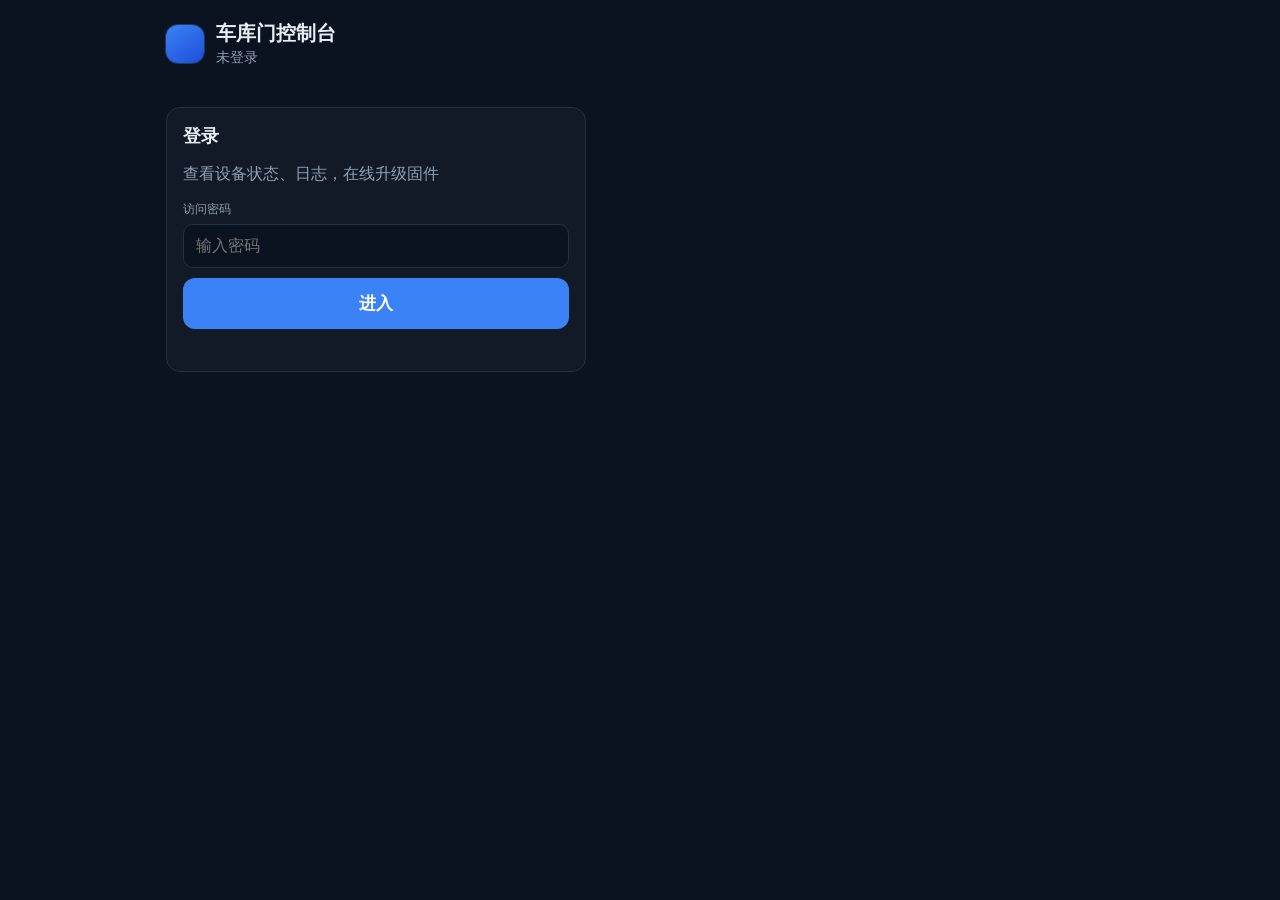
==== vps/web/index.html @ 29a37a79 "feat: 控制台设备日志加接收时间戳，并支持一键清除历史日志" ====
<!DOCTYPE html>
<html lang="zh-CN">
<head>
  <meta charset="utf-8">
  <meta name="viewport" content="width=device-width, initial-scale=1, viewport-fit=cover">
  <meta name="theme-color" content="#0b1220">
  <title>车库门控制台</title>
  <link rel="stylesheet" href="style.css">
</head>
<body>
  <div class="app">
    <header class="top">
      <div class="brand">
        <span class="logo"></span>
        <div>
          <h1>车库门控制台</h1>
          <p class="sub" id="statusText">未登录</p>
        </div>
      </div>
      <button id="logoutBtn" class="btn ghost hidden" type="button">退出</button>
    </header>

    <section id="loginView" class="card login-card">
      <h2>登录</h2>
      <p class="muted">查看设备状态、日志，在线升级固件</p>
      <label for="pw">访问密码</label>
      <input id="pw" type="password" autocomplete="current-password" placeholder="输入密码">
      <button id="loginBtn" class="btn primary" type="button">进入</button>
      <p class="tip" id="loginTip"></p>
    </section>

    <section id="listView" class="hidden">
      <div class="toolbar">
        <h2>设备</h2>
        <div class="toolbar-actions">
          <button id="refreshBtn" class="btn ghost sm" type="button">刷新</button>
          <button id="otaBtn" class="btn primary sm" type="button">上传固件</button>
        </div>
      </div>
      <div id="otaBar" class="card ota-card hidden">
        <h3>在线 OTA</h3>
        <p class="muted">上传 <code>firmware.bin</code> 后设备会自动比对升级</p>
        <div class="ota-row">
          <input id="verInput" type="text" placeholder="版本号（可选，如 0.2.202609241200）">
          <input id="binInput" type="file" accept=".bin">
        </div>
        <div class="btn-row">
          <button id="uploadBtn" class="btn primary sm" type="button">上传并通知设备</button>
          <span id="otaMsg" class="tip"></span>
        </div>
        <p class="muted" id="otaCurrent"></p>
      </div>
      <div id="deviceList" class="device-list"></div>
      <p class="tip" id="listTip"></p>
    </section>

    <section id="detailView" class="hidden">
      <div class="toolbar">
        <button id="backBtn" class="btn ghost sm" type="button">← 返回</button>
        <h2 id="devTitle">设备</h2>
        <div class="toolbar-actions">
          <button id="dRefreshBtn" class="btn ghost sm" type="button">刷新</button>
        </div>
      </div>

      <div class="detail-grid">
        <div class="card">
          <div class="head-row">
            <h3>运行状态</h3>
            <span id="devOnline" class="pill">—</span>
          </div>
          <div id="statusGrid" class="status-grid"></div>
          <div class="meta" id="devMeta"></div>
        </div>

        <div class="card">
          <h3>控制</h3>
          <div class="btns">
            <button id="openBtn" class="btn open" type="button">开门</button>
            <button id="closeBtn" class="btn close" type="button">关门</button>
          </div>
          <div class="btn-row">
            <button id="updateBtn" class="btn sec" type="button">检查更新</button>
          </div>
          <p class="tip" id="ctrlTip">指令 8 秒内由设备轮询领取</p>
        </div>

        <div class="card log-card">
          <div class="head-row">
            <h3>设备日志</h3>
            <div class="toolbar-actions">
              <button id="logRefreshBtn" class="btn ghost sm" type="button">刷新</button>
              <button id="logClearBtn" class="btn ghost sm" type="button">清除</button>
            </div>
          </div>
          <p class="meta" id="logMeta"></p>
          <pre id="logBox" class="log-box">加载中…</pre>
          <p class="tip" id="logClearTip"></p>
        </div>
      </div>
    </section>
  </div>
  <script src="app.js"></script>
</body>
</html>
---- vps/web/style.css ----
:root {
  --bg: #0b1220;
  --panel: #121a28;
  --panel-2: #182233;
  --ink: #e8eef7;
  --muted: #8fa0b3;
  --line: #243044;
  --accent: #3b82f6;
  --accent-2: #60a5fa;
  --ok: #22c55e;
  --warn: #f59e0b;
  --err: #ef4444;
  --open: #16a34a;
  --open-press: #15803d;
  --close: #c2410c;
  --close-press: #9a3412;
  --radius: 14px;
  --mono: ui-monospace, SFMono-Regular, Consolas, "Liberation Mono", monospace;
}

* { box-sizing: border-box; }
html, body {
  margin: 0;
  background: var(--bg);
  color: var(--ink);
  font-family: system-ui, -apple-system, "PingFang SC", "Microsoft YaHei", sans-serif;
  min-height: 100%;
}
code { font-family: var(--mono); font-size: 0.9em; color: var(--accent-2); }
.hidden { display: none !important; }
.muted { color: var(--muted); }

.app {
  max-width: 980px;
  margin: 0 auto;
  padding: 20px 16px 40px;
}

.top {
  display: flex;
  align-items: center;
  justify-content: space-between;
  gap: 12px;
  margin-bottom: 18px;
}
.brand { display: flex; gap: 12px; align-items: center; }
.logo {
  width: 38px; height: 38px; border-radius: 12px;
  background: linear-gradient(145deg, var(--accent), #1d4ed8);
  box-shadow: 0 0 0 1px #1e3a5f;
}
.top h1 { margin: 0; font-size: 1.25rem; font-weight: 700; }
.sub { margin: 2px 0 0; color: var(--muted); font-size: 0.85rem; }

.card {
  background: var(--panel);
  border: 1px solid var(--line);
  border-radius: var(--radius);
  padding: 16px;
  margin-bottom: 14px;
}
.card h2, .card h3 { margin: 0 0 8px; }
.card h2 { font-size: 1.1rem; }
.card h3 { font-size: 0.95rem; font-weight: 650; }

.login-card { max-width: 420px; margin-top: 40px; }

label {
  display: block;
  font-size: 0.78rem;
  color: var(--muted);
  margin: 10px 0 6px;
}
input[type="password"],
input[type="text"] {
  width: 100%;
  padding: 12px;
  border-radius: 10px;
  border: 1px solid var(--line);
  background: var(--bg);
  color: var(--ink);
  font-size: 1rem;
  margin-bottom: 10px;
}
input[type="file"] {
  width: 100%;
  color: var(--muted);
  margin-bottom: 10px;
}

.btn {
  border: 0;
  border-radius: 12px;
  padding: 14px 16px;
  font-size: 1.05rem;
  font-weight: 650;
  color: #fff;
  cursor: pointer;
  touch-action: manipulation;
  width: 100%;
}
.btn:active { transform: scale(0.98); }
.btn:disabled { opacity: 0.5; transform: none; }
.btn.primary { background: var(--accent); }
.btn.primary:hover { background: var(--accent-2); }
.btn.ghost {
  background: transparent;
  border: 1px solid var(--line);
  color: var(--ink);
}
.btn.sec {
  background: var(--panel-2);
  color: var(--ink);
  width: auto;
}
.btn.sm {
  width: auto;
  padding: 8px 12px;
  font-size: 0.85rem;
  border-radius: 9px;
}
.btn.open {
  background: var(--open);
  min-height: 88px;
  font-size: 1.25rem;
}
.btn.open:active { background: var(--open-press); }
.btn.close {
  background: var(--close);
  min-height: 88px;
  font-size: 1.25rem;
}
.btn.close:active { background: var(--close-press); }
.btns {
  display: grid;
  grid-template-columns: 1fr 1fr;
  gap: 12px;
  margin-bottom: 12px;
}
.btn-row {
  display: flex;
  gap: 10px;
  align-items: center;
  flex-wrap: wrap;
}

.toolbar {
  display: flex;
  align-items: center;
  gap: 12px;
  margin-bottom: 12px;
}
.toolbar h2 { margin: 0; flex: 1; font-size: 1.15rem; }
.toolbar-actions { display: flex; gap: 8px; }

.tip { margin: 10px 0 0; color: var(--muted); font-size: 0.82rem; min-height: 1.2em; }
.tip.ok { color: var(--ok); }
.tip.err { color: var(--err); }

.device-list {
  display: grid;
  grid-template-columns: repeat(auto-fill, minmax(280px, 1fr));
  gap: 12px;
}
.device-card {
  background: var(--panel);
  border: 1px solid var(--line);
  border-radius: var(--radius);
  padding: 16px;
  cursor: pointer;
  transition: border-color .15s, transform .15s;
}
.device-card:hover {
  border-color: var(--accent);
  transform: translateY(-1px);
}
.device-card .name {
  font-size: 1.05rem;
  font-weight: 650;
  margin-bottom: 4px;
}
.device-card .id {
  font-family: var(--mono);
  font-size: 0.78rem;
  color: var(--muted);
  margin-bottom: 10px;
}
.device-card .fw {
  font-family: var(--mono);
  font-size: 0.78rem;
  color: var(--accent-2);
}

.pill {
  display: inline-flex;
  align-items: center;
  gap: 6px;
  padding: 3px 10px;
  border-radius: 999px;
  font-size: 0.75rem;
  font-weight: 600;
  background: var(--panel-2);
  border: 1px solid var(--line);
  color: var(--muted);
}
.pill.ok { color: var(--ok); border-color: #14532d; }
.pill.warn { color: var(--warn); border-color: #78350f; }
.pill.err { color: var(--err); border-color: #7f1d1d; }
.pill .dot {
  width: 7px; height: 7px; border-radius: 50%;
  background: currentColor;
}
.pill-row { display: flex; flex-wrap: wrap; gap: 6px; }

.head-row {
  display: flex;
  align-items: center;
  justify-content: space-between;
  gap: 8px;
  margin-bottom: 10px;
}
.head-row h3 { margin: 0; }

.detail-grid {
  display: grid;
  grid-template-columns: 1fr 1fr;
  gap: 14px;
}
.detail-grid .log-card { grid-column: 1 / -1; }

.status-grid {
  display: grid;
  grid-template-columns: repeat(auto-fill, minmax(130px, 1fr));
  gap: 8px;
}
.status-item {
  background: var(--panel-2);
  border: 1px solid var(--line);
  border-radius: 10px;
  padding: 10px 12px;
}
.status-item .k {
  font-size: 0.72rem;
  color: var(--muted);
  margin-bottom: 4px;
}
.status-item .v {
  font-family: var(--mono);
  font-size: 0.95rem;
  font-weight: 650;
}
.status-item .v.ok { color: var(--ok); }
.status-item .v.warn { color: var(--warn); }
.status-item .v.err { color: var(--err); }

.meta {
  margin-top: 12px;
  font-family: var(--mono);
  font-size: 0.75rem;
  color: var(--muted);
  line-height: 1.5;
}

.log-box {
  margin: 0;
  min-height: 180px;
  max-height: 360px;
  overflow: auto;
  background: #0a101a;
  border: 1px solid var(--line);
  border-radius: 10px;
  padding: 12px;
  font-family: var(--mono);
  font-size: 0.75rem;
  line-height: 1.45;
  color: #b7c7db;
  white-space: pre-wrap;
  word-break: break-all;
}

.ota-card .ota-row {
  display: grid;
  grid-template-columns: 1fr 1fr;
  gap: 10px;
}

.empty {
  color: var(--muted);
  text-align: center;
  padding: 36px 12px;
}

@media (max-width: 720px) {
  .detail-grid { grid-template-columns: 1fr; }
  .ota-card .ota-row { grid-template-columns: 1fr; }
}
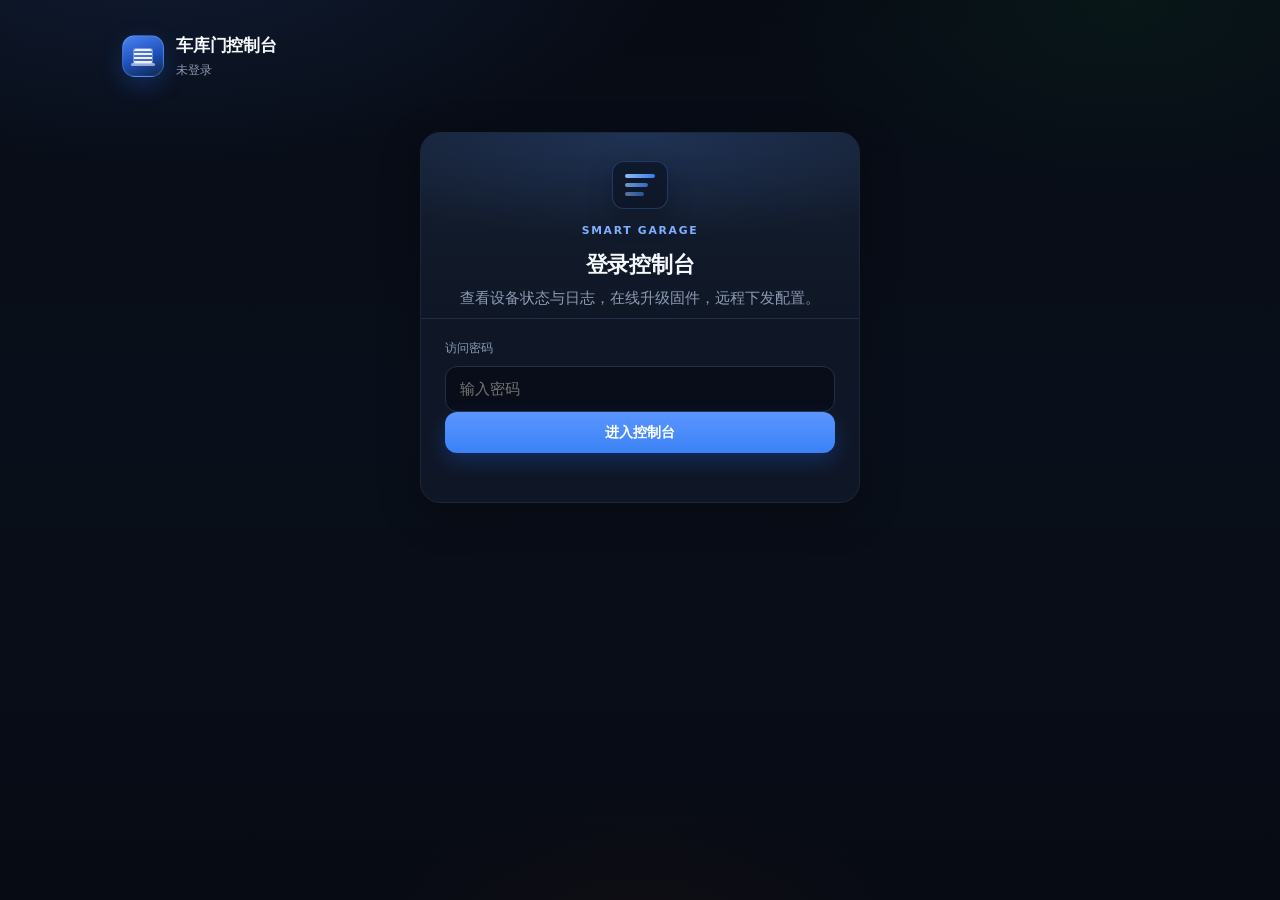
==== commit fefa5752: "feat: 重构车库门控制台网页 UI，保持功能与接口不变 - 统一登录/设备列表/详情页信息层级与视觉体系 - 配置表单分组、门控制主操作更醒目，移动端布局优化 - 同步 vps/web 部署源与本" ====
--- a/vps/web/index.html
+++ b/vps/web/index.html
@@ -3,68 +3,101 @@
 <head>
   <meta charset="utf-8">
   <meta name="viewport" content="width=device-width, initial-scale=1, viewport-fit=cover">
-  <meta name="theme-color" content="#0b1220">
+  <meta name="theme-color" content="#070b14">
   <title>车库门控制台</title>
   <link rel="stylesheet" href="style.css">
 </head>
 <body>
+  <div class="bg-glow" aria-hidden="true"></div>
   <div class="app">
     <header class="top">
       <div class="brand">
-        <span class="logo"></span>
-        <div>
+        <div class="logo" aria-hidden="true">
+          <span class="logo-door"></span>
+        </div>
+        <div class="brand-text">
           <h1>车库门控制台</h1>
           <p class="sub" id="statusText">未登录</p>
         </div>
       </div>
-      <button id="logoutBtn" class="btn ghost hidden" type="button">退出</button>
+      <button id="logoutBtn" class="btn ghost sm hidden" type="button">退出</button>
     </header>
 
     <section id="loginView" class="card login-card">
-      <h2>登录</h2>
-      <p class="muted">查看设备状态、日志，在线升级固件</p>
-      <label for="pw">访问密码</label>
-      <input id="pw" type="password" autocomplete="current-password" placeholder="输入密码">
-      <button id="loginBtn" class="btn primary" type="button">进入</button>
-      <p class="tip" id="loginTip"></p>
+      <div class="login-visual" aria-hidden="true">
+        <div class="login-mark">
+          <span class="login-mark-bar"></span>
+          <span class="login-mark-bar"></span>
+          <span class="login-mark-bar"></span>
+        </div>
+        <p class="login-kicker">Smart Garage</p>
+        <h2>登录控制台</h2>
+        <p class="muted login-desc">查看设备状态与日志，在线升级固件，远程下发配置。</p>
+      </div>
+      <form class="login-form" action="#" autocomplete="on" onsubmit="return false;">
+        <label for="pw">访问密码</label>
+        <input id="pw" type="password" autocomplete="current-password" placeholder="输入密码" enterkeyhint="go">
+        <button id="loginBtn" class="btn primary block" type="button">进入控制台</button>
+        <p class="tip" id="loginTip"></p>
+      </form>
     </section>
 
     <section id="listView" class="hidden">
-      <div class="toolbar">
-        <h2>设备</h2>
+      <div class="page-head">
+        <div class="page-head-text">
+          <p class="eyebrow">Devices</p>
+          <h2>设备列表</h2>
+        </div>
         <div class="toolbar-actions">
           <button id="refreshBtn" class="btn ghost sm" type="button">刷新</button>
           <button id="otaBtn" class="btn primary sm" type="button">上传固件</button>
         </div>
       </div>
+
       <div id="otaBar" class="card ota-card hidden">
-        <h3>在线 OTA</h3>
-        <p class="muted">上传 <code>firmware.bin</code> 后设备会自动比对升级</p>
+        <div class="card-head">
+          <div>
+            <h3>在线 OTA</h3>
+            <p class="muted">上传 <code>firmware.bin</code> 只写入服务器；设备<strong>不会</strong>自动升级，需在设备页点「立即更新」</p>
+          </div>
+        </div>
         <div class="ota-row">
-          <input id="verInput" type="text" placeholder="版本号（可选，如 0.2.202609241200）">
-          <input id="binInput" type="file" accept=".bin">
+          <div class="field">
+            <label for="verInput">版本号（可选）</label>
+            <input id="verInput" type="text" placeholder="如 0.2.202609241200">
+          </div>
+          <div class="field">
+            <label for="binInput">固件包</label>
+            <input id="binInput" type="file" accept=".bin">
+          </div>
         </div>
         <div class="btn-row">
-          <button id="uploadBtn" class="btn primary sm" type="button">上传并通知设备</button>
+          <button id="uploadBtn" class="btn primary sm" type="button">上传固件</button>
           <span id="otaMsg" class="tip"></span>
         </div>
         <p class="muted" id="otaCurrent"></p>
       </div>
+
       <div id="deviceList" class="device-list"></div>
       <p class="tip" id="listTip"></p>
     </section>
 
     <section id="detailView" class="hidden">
-      <div class="toolbar">
-        <button id="backBtn" class="btn ghost sm" type="button">← 返回</button>
-        <h2 id="devTitle">设备</h2>
+      <div class="page-head detail-head">
+        <div class="page-head-text">
+          <button id="backBtn" class="back-link" type="button">
+            <span class="back-icon" aria-hidden="true">←</span>
+            <span>返回设备列表</span>
+          </button>
+          <h2 id="devTitle">设备</h2>
+        </div>
         <div class="toolbar-actions">
           <button id="dRefreshBtn" class="btn ghost sm" type="button">刷新</button>
         </div>
       </div>
 
       <div class="detail-grid">
-        <div class="card">
+        <div class="card card-status">
           <div class="head-row">
             <h3>运行状态</h3>
             <span id="devOnline" class="pill">—</span>
@@ -73,16 +106,100 @@
           <div class="meta" id="devMeta"></div>
         </div>
 
-        <div class="card">
-          <h3>控制</h3>
+        <div class="card card-control">
+          <div class="head-row">
+            <h3>门控制</h3>
+            <span class="hint">指令约 8 秒内由设备轮询领取</span>
+          </div>
           <div class="btns">
-            <button id="openBtn" class="btn open" type="button">开门</button>
-            <button id="closeBtn" class="btn close" type="button">关门</button>
+            <button id="openBtn" class="btn open" type="button">
+              <span class="btn-label">开门</span>
+              <span class="btn-sub">Open</span>
+            </button>
+            <button id="closeBtn" class="btn close" type="button">
+              <span class="btn-label">关门</span>
+              <span class="btn-sub">Close</span>
+            </button>
           </div>
           <div class="btn-row">
-            <button id="updateBtn" class="btn sec" type="button">检查更新</button>
-          </div>
-          <p class="tip" id="ctrlTip">指令 8 秒内由设备轮询领取</p>
+            <button id="updateBtn" class="btn sec block-btn" type="button">立即更新固件</button>
+          </div>
+          <p class="tip" id="ctrlTip">指令 8 秒内由设备轮询领取；「立即更新」是唯一升级触发</p>
+        </div>
+
+        <div class="card card-cfg" id="cfgCard">
+          <div class="head-row">
+            <h3>设备配置</h3>
+            <span class="tip" id="cfgTip"></span>
+          </div>
+
+          <div class="cfg-group">
+            <div class="cfg-title">连接目标</div>
+            <label for="cfgMac">车机蓝牙 MAC</label>
+            <div class="cfg-row">
+              <input id="cfgMac" type="text" placeholder="AA:BB:CC:DD:EE:FF" maxlength="17" spellcheck="false">
+              <button id="cfgMacBtn" class="btn sec sm" type="button">保存</button>
+            </div>
+          </div>
+
+          <div class="cfg-group">
+            <div class="cfg-title">跟踪模式</div>
+            <label for="cfgMode">保存后设备约 1.2 秒自动重启</label>
+            <div class="cfg-row">
+              <select id="cfgMode">
+                <option value="1">经典蓝牙（车机 MAC 跟踪）</option>
+                <option value="0">BLE（配对手机 IRK 跟踪）</option>
+              </select>
+              <button id="cfgModeBtn" class="btn sec sm" type="button">保存</button>
+            </div>
+          </div>
+
+          <div class="cfg-group">
+            <div class="cfg-title">经典自动跟踪</div>
+            <label>周期 Inquiry，仅经典模式生效</label>
+            <div class="cfg-row btn-pair">
+              <button id="cfgAutoOn" class="btn sec sm" type="button">开启自动跟踪</button>
+              <button id="cfgAutoOff" class="btn sec sm" type="button">关闭自动跟踪</button>
+            </div>
+          </div>
+
+          <div class="cfg-group">
+            <div class="cfg-title">手机配对</div>
+            <label>仅 BLE 模式可用</label>
+            <div class="cfg-row btn-pair">
+              <button id="cfgPairOn" class="btn sec sm" type="button">打开 90 秒</button>
+              <button id="cfgPairOff" class="btn sec sm" type="button">关闭配对</button>
+            </div>
+            <div class="cfg-row">
+              <input id="cfgPin" type="password" placeholder="6 位 PIN（留空 = 清除）" maxlength="6" inputmode="numeric" autocomplete="off">
+              <button id="cfgPinBtn" class="btn sec sm" type="button">保存 PIN</button>
+            </div>
+          </div>
+
+          <div class="cfg-group">
+            <div class="cfg-title">家庭 Wi‑Fi</div>
+            <label>经指令通道下发，仅用于设备联网 / OTA</label>
+            <div class="cfg-row">
+              <input id="cfgSsid" type="text" placeholder="SSID" maxlength="32" spellcheck="false" autocomplete="off">
+            </div>
+            <div class="cfg-row">
+              <input id="cfgPass" type="password" placeholder="密码（同 SSID 留空 = 不改）" maxlength="64" autocomplete="off">
+            </div>
+            <div class="cfg-row">
+              <button id="cfgWifiBtn" class="btn sec sm" type="button">保存并连接</button>
+            </div>
+          </div>
+
+          <div class="cfg-group">
+            <div class="cfg-title">维护</div>
+            <div class="cfg-row btn-triple">
+              <button id="cfgNfcBtn" class="btn sec sm" type="button">重新初始化 NFC</button>
+              <button id="cfgWebOff" class="btn sec sm" type="button">关闭本地网页</button>
+              <button id="cfgWebOn" class="btn sec sm" type="button">开启本地网页</button>
+            </div>
+          </div>
+
+          <p class="tip">配置经 VPS 指令队列下发，设备约 3 秒轮询领取；本地网页关闭后 80 端口不再监听，远程 / 日志 / OTA 不受影响。</p>
         </div>
 
         <div class="card log-card">
--- a/vps/web/style.css
+++ b/vps/web/style.css
@@ -1,142 +1,455 @@
+/* =========================================================
+   车库门控制台 · 视觉重构
+   功能无关：仅布局 / 层级 / 可用性
+   ========================================================= */
+
 :root {
-  --bg: #0b1220;
-  --panel: #121a28;
-  --panel-2: #182233;
-  --ink: #e8eef7;
-  --muted: #8fa0b3;
-  --line: #243044;
-  --accent: #3b82f6;
-  --accent-2: #60a5fa;
+  --bg: #070b14;
+  --bg-soft: #0a101c;
+  --panel: #0f1726;
+  --panel-2: #151f31;
+  --panel-3: #1a2538;
+  --ink: #e7eef9;
+  --ink-strong: #f5f8fc;
+  --muted: #8b9bb3;
+  --muted-2: #6d7d94;
+  --line: #243048;
+  --line-soft: #1c273d;
+  --accent: #4d8bfd;
+  --accent-strong: #3b82f6;
+  --accent-soft: rgba(77, 139, 253, 0.14);
+  --accent-glow: rgba(77, 139, 253, 0.22);
   --ok: #22c55e;
+  --ok-soft: rgba(34, 197, 94, 0.14);
   --warn: #f59e0b;
+  --warn-soft: rgba(245, 158, 11, 0.14);
   --err: #ef4444;
+  --err-soft: rgba(239, 68, 68, 0.14);
   --open: #16a34a;
   --open-press: #15803d;
-  --close: #c2410c;
-  --close-press: #9a3412;
-  --radius: 14px;
-  --mono: ui-monospace, SFMono-Regular, Consolas, "Liberation Mono", monospace;
+  --open-glow: rgba(22, 163, 74, 0.35);
+  --close: #ea580c;
+  --close-press: #c2410c;
+  --close-glow: rgba(234, 88, 12, 0.32);
+  --radius: 16px;
+  --radius-sm: 10px;
+  --radius-xs: 8px;
+  --shadow: 0 12px 40px rgba(0, 0, 0, 0.28);
+  --shadow-soft: 0 4px 18px rgba(0, 0, 0, 0.18);
+  --mono: ui-monospace, SFMono-Regular, Menlo, Consolas, "Liberation Mono", monospace;
+  --font: system-ui, -apple-system, "Segoe UI", "PingFang SC", "Microsoft YaHei", sans-serif;
 }
 
 * { box-sizing: border-box; }
+
 html, body {
   margin: 0;
+  min-height: 100%;
   background: var(--bg);
   color: var(--ink);
-  font-family: system-ui, -apple-system, "PingFang SC", "Microsoft YaHei", sans-serif;
-  min-height: 100%;
-}
-code { font-family: var(--mono); font-size: 0.9em; color: var(--accent-2); }
+  font-family: var(--font);
+  font-size: 15px;
+  line-height: 1.55;
+  -webkit-font-smoothing: antialiased;
+  text-rendering: optimizeLegibility;
+}
+
+body {
+  position: relative;
+  overflow-x: hidden;
+}
+
+.bg-glow {
+  pointer-events: none;
+  position: fixed;
+  inset: 0;
+  z-index: 0;
+  background:
+    radial-gradient(900px 420px at 12% -8%, rgba(77, 139, 253, 0.14), transparent 60%),
+    radial-gradient(700px 360px at 88% 0%, rgba(22, 163, 74, 0.08), transparent 55%),
+    radial-gradient(600px 420px at 50% 110%, rgba(234, 88, 12, 0.05), transparent 50%),
+    linear-gradient(180deg, #070b14 0%, #090f1a 45%, #070b14 100%);
+}
+
+code {
+  font-family: var(--mono);
+  font-size: 0.9em;
+  color: #9ec1ff;
+  background: rgba(77, 139, 253, 0.1);
+  border: 1px solid rgba(77, 139, 253, 0.18);
+  border-radius: 6px;
+  padding: 0.08em 0.4em;
+}
+
 .hidden { display: none !important; }
 .muted { color: var(--muted); }
+.hint {
+  color: var(--muted-2);
+  font-size: 0.78rem;
+  font-weight: 500;
+}
 
 .app {
-  max-width: 980px;
+  position: relative;
+  z-index: 1;
+  width: min(1080px, 100%);
   margin: 0 auto;
-  padding: 20px 16px 40px;
-}
-
+  padding: 22px 18px 48px;
+}
+
+/* ---------- header ---------- */
 .top {
   display: flex;
   align-items: center;
   justify-content: space-between;
+  gap: 14px;
+  margin-bottom: 22px;
+  padding: 10px 4px;
+}
+
+.brand {
+  display: flex;
+  align-items: center;
   gap: 12px;
-  margin-bottom: 18px;
-}
-.brand { display: flex; gap: 12px; align-items: center; }
+  min-width: 0;
+}
+
+.brand-text { min-width: 0; }
+
 .logo {
-  width: 38px; height: 38px; border-radius: 12px;
-  background: linear-gradient(145deg, var(--accent), #1d4ed8);
-  box-shadow: 0 0 0 1px #1e3a5f;
-}
-.top h1 { margin: 0; font-size: 1.25rem; font-weight: 700; }
-.sub { margin: 2px 0 0; color: var(--muted); font-size: 0.85rem; }
-
+  width: 42px;
+  height: 42px;
+  flex: none;
+  border-radius: 13px;
+  background:
+    linear-gradient(160deg, rgba(77, 139, 253, 0.95), rgba(37, 99, 235, 0.75) 55%, rgba(15, 40, 80, 0.95));
+  border: 1px solid rgba(147, 197, 253, 0.28);
+  box-shadow:
+    0 0 0 1px rgba(255, 255, 255, 0.03) inset,
+    0 8px 22px rgba(37, 99, 235, 0.28);
+  display: grid;
+  place-items: center;
+  position: relative;
+  overflow: hidden;
+}
+
+.logo-door {
+  width: 18px;
+  height: 14px;
+  border-radius: 2px 2px 1px 1px;
+  background:
+    repeating-linear-gradient(
+      180deg,
+      rgba(255, 255, 255, 0.92) 0 2px,
+      rgba(255, 255, 255, 0.18) 2px 4px
+    );
+  box-shadow: 0 0 0 1px rgba(255, 255, 255, 0.35);
+  position: relative;
+}
+
+.logo-door::after {
+  content: "";
+  position: absolute;
+  left: -3px;
+  right: -3px;
+  bottom: -3px;
+  height: 3px;
+  border-radius: 2px;
+  background: rgba(255, 255, 255, 0.55);
+}
+
+.brand h1 {
+  margin: 0;
+  font-size: 1.15rem;
+  font-weight: 700;
+  letter-spacing: -0.01em;
+  color: var(--ink-strong);
+  white-space: nowrap;
+  overflow: hidden;
+  text-overflow: ellipsis;
+}
+
+.sub {
+  margin: 2px 0 0;
+  color: var(--muted);
+  font-size: 0.82rem;
+  font-weight: 500;
+}
+
+/* ---------- cards ---------- */
 .card {
-  background: var(--panel);
+  background:
+    linear-gradient(180deg, rgba(255, 255, 255, 0.02), transparent 28%),
+    var(--panel);
+  border: 1px solid var(--line-soft);
+  border-radius: var(--radius);
+  padding: 18px;
+  margin-bottom: 14px;
+  box-shadow: var(--shadow-soft);
+}
+
+.card h2,
+.card h3 {
+  margin: 0;
+  color: var(--ink-strong);
+  letter-spacing: -0.01em;
+}
+
+.card h2 { font-size: 1.15rem; }
+.card h3 { font-size: 0.98rem; font-weight: 700; }
+
+.card-head p,
+.login-desc {
+  margin: 6px 0 0;
+  max-width: 52ch;
+}
+
+.head-row {
+  display: flex;
+  align-items: flex-start;
+  justify-content: space-between;
+  gap: 10px;
+  margin-bottom: 14px;
+}
+
+.head-row h3 { flex: none; }
+
+/* ---------- login ---------- */
+.login-card {
+  max-width: 440px;
+  margin: 42px auto 0;
+  padding: 0;
+  overflow: hidden;
+  border-radius: 20px;
+  box-shadow: var(--shadow);
+}
+
+.login-visual {
+  padding: 28px 24px 8px;
+  background:
+    radial-gradient(120% 80% at 50% 0%, rgba(77, 139, 253, 0.18), transparent 70%),
+    linear-gradient(180deg, rgba(21, 31, 49, 0.9), transparent);
+  border-bottom: 1px solid rgba(36, 48, 72, 0.7);
+  text-align: center;
+}
+
+.login-mark {
+  width: 56px;
+  height: 48px;
+  margin: 0 auto 14px;
+  border-radius: 12px;
+  background: rgba(13, 22, 38, 0.8);
+  border: 1px solid rgba(77, 139, 253, 0.28);
+  display: flex;
+  flex-direction: column;
+  justify-content: center;
+  gap: 5px;
+  padding: 0 12px;
+  box-shadow: 0 10px 24px rgba(0, 0, 0, 0.25);
+}
+
+.login-mark-bar {
+  display: block;
+  height: 4px;
+  border-radius: 99px;
+  background: linear-gradient(90deg, #93c5fd, #3b82f6);
+  opacity: 0.95;
+}
+.login-mark-bar:nth-child(2) { width: 78%; opacity: 0.75; }
+.login-mark-bar:nth-child(3) { width: 62%; opacity: 0.55; }
+
+.login-kicker {
+  margin: 0;
+  font-size: 0.72rem;
+  letter-spacing: 0.16em;
+  text-transform: uppercase;
+  color: #7eb0ff;
+  font-weight: 650;
+}
+
+.login-visual h2 {
+  margin: 8px 0 4px;
+  font-size: 1.45rem;
+  font-weight: 750;
+}
+
+.login-form {
+  padding: 20px 24px 24px;
+}
+
+.login-form label,
+.field label,
+.cfg-group label {
+  display: block;
+  margin-bottom: 7px;
+  color: var(--muted);
+  font-size: 0.82rem;
+  font-weight: 560;
+}
+
+.login-form input[type="password"],
+.login-form input[type="text"] {
+  width: 100%;
+  height: 46px;
+  padding: 0 14px;
+  border-radius: 12px;
   border: 1px solid var(--line);
-  border-radius: var(--radius);
-  padding: 16px;
-  margin-bottom: 14px;
-}
-.card h2, .card h3 { margin: 0 0 8px; }
-.card h2 { font-size: 1.1rem; }
-.card h3 { font-size: 0.95rem; font-weight: 650; }
-
-.login-card { max-width: 420px; margin-top: 40px; }
-
-label {
-  display: block;
-  font-size: 0.78rem;
-  color: var(--muted);
-  margin: 10px 0 6px;
-}
-input[type="password"],
-input[type="text"] {
-  width: 100%;
-  padding: 12px;
-  border-radius: 10px;
-  border: 1px solid var(--line);
-  background: var(--bg);
+  background: rgba(7, 11, 20, 0.72);
   color: var(--ink);
   font-size: 1rem;
-  margin-bottom: 10px;
-}
-input[type="file"] {
-  width: 100%;
-  color: var(--muted);
-  margin-bottom: 10px;
-}
-
+  outline: none;
+  transition: border-color 0.15s, box-shadow 0.15s, background 0.15s;
+}
+
+.login-form input:focus {
+  border-color: rgba(77, 139, 253, 0.7);
+  box-shadow: 0 0 0 4px var(--accent-glow);
+  background: rgba(7, 11, 20, 0.92);
+}
+
+/* ---------- buttons ---------- */
 .btn {
   border: 0;
   border-radius: 12px;
-  padding: 14px 16px;
-  font-size: 1.05rem;
+  padding: 12px 16px;
+  font-family: inherit;
+  font-size: 0.95rem;
   font-weight: 650;
+  line-height: 1.2;
   color: #fff;
   cursor: pointer;
   touch-action: manipulation;
+  transition:
+    transform 0.12s ease,
+    background 0.15s ease,
+    border-color 0.15s ease,
+    color 0.15s ease,
+    box-shadow 0.15s ease,
+    opacity 0.15s ease;
+  -webkit-tap-highlight-color: transparent;
+}
+
+.btn:active { transform: scale(0.98); }
+.btn:disabled {
+  opacity: 0.48;
+  transform: none;
+  cursor: not-allowed;
+}
+
+.btn:focus-visible {
+  outline: 2px solid rgba(77, 139, 253, 0.75);
+  outline-offset: 2px;
+}
+
+.btn.block,
+.btn.block-btn {
   width: 100%;
 }
-.btn:active { transform: scale(0.98); }
-.btn:disabled { opacity: 0.5; transform: none; }
-.btn.primary { background: var(--accent); }
-.btn.primary:hover { background: var(--accent-2); }
+
+.btn.primary {
+  background: linear-gradient(180deg, #5b95ff, var(--accent-strong));
+  box-shadow: 0 8px 20px rgba(37, 99, 235, 0.28);
+}
+.btn.primary:hover {
+  background: linear-gradient(180deg, #6aa0ff, #2f6fe0);
+  box-shadow: 0 10px 24px rgba(37, 99, 235, 0.34);
+}
+
 .btn.ghost {
-  background: transparent;
+  background: rgba(21, 31, 49, 0.72);
   border: 1px solid var(--line);
   color: var(--ink);
 }
+.btn.ghost:hover {
+  border-color: rgba(77, 139, 253, 0.45);
+  background: rgba(30, 45, 70, 0.85);
+}
+
 .btn.sec {
   background: var(--panel-2);
   color: var(--ink);
+  border: 1px solid var(--line);
   width: auto;
 }
+.btn.sec:hover {
+  border-color: rgba(77, 139, 253, 0.4);
+  background: var(--panel-3);
+}
+
 .btn.sm {
   width: auto;
+  min-height: 36px;
   padding: 8px 12px;
-  font-size: 0.85rem;
-  border-radius: 9px;
-}
+  font-size: 0.86rem;
+  border-radius: 10px;
+}
+
+.btn.open,
+.btn.close {
+  min-height: 96px;
+  width: 100%;
+  border-radius: 16px;
+  padding: 16px;
+  display: flex;
+  flex-direction: column;
+  align-items: center;
+  justify-content: center;
+  gap: 4px;
+  position: relative;
+  overflow: hidden;
+}
+
+.btn.open .btn-label,
+.btn.close .btn-label {
+  font-size: 1.35rem;
+  font-weight: 750;
+  letter-spacing: 0.04em;
+}
+
+.btn.open .btn-sub,
+.btn.close .btn-sub {
+  font-size: 0.72rem;
+  font-weight: 650;
+  letter-spacing: 0.12em;
+  text-transform: uppercase;
+  opacity: 0.78;
+}
+
 .btn.open {
-  background: var(--open);
-  min-height: 88px;
-  font-size: 1.25rem;
+  background:
+    radial-gradient(120% 90% at 50% 0%, rgba(255, 255, 255, 0.14), transparent 55%),
+    linear-gradient(180deg, #22c55e, var(--open));
+  box-shadow: 0 12px 28px var(--open-glow);
+}
+.btn.open:hover {
+  background:
+    radial-gradient(120% 90% at 50% 0%, rgba(255, 255, 255, 0.18), transparent 55%),
+    linear-gradient(180deg, #2dd672, #139a45);
+  box-shadow: 0 14px 32px var(--open-glow);
 }
 .btn.open:active { background: var(--open-press); }
+
 .btn.close {
-  background: var(--close);
-  min-height: 88px;
-  font-size: 1.25rem;
+  background:
+    radial-gradient(120% 90% at 50% 0%, rgba(255, 255, 255, 0.12), transparent 55%),
+    linear-gradient(180deg, #fb923c, var(--close));
+  box-shadow: 0 12px 28px var(--close-glow);
+}
+.btn.close:hover {
+  background:
+    radial-gradient(120% 90% at 50% 0%, rgba(255, 255, 255, 0.16), transparent 55%),
+    linear-gradient(180deg, #fb923c, #d9480a);
+  box-shadow: 0 14px 32px var(--close-glow);
 }
 .btn.close:active { background: var(--close-press); }
+
 .btns {
   display: grid;
   grid-template-columns: 1fr 1fr;
   gap: 12px;
   margin-bottom: 12px;
 }
+
 .btn-row {
   display: flex;
   gap: 10px;
@@ -144,153 +457,502 @@
   flex-wrap: wrap;
 }
 
-.toolbar {
-  display: flex;
+.toolbar-actions {
+  display: flex;
+  gap: 8px;
+  flex-wrap: wrap;
+  justify-content: flex-end;
+}
+
+.back-link {
+  display: inline-flex;
   align-items: center;
+  gap: 6px;
+  border: 0;
+  background: transparent;
+  color: var(--muted);
+  font-family: inherit;
+  font-size: 0.82rem;
+  font-weight: 600;
+  padding: 0;
+  margin-bottom: 6px;
+  cursor: pointer;
+}
+.back-link:hover { color: #9ec1ff; }
+.back-icon {
+  width: 22px;
+  height: 22px;
+  border-radius: 7px;
+  border: 1px solid var(--line);
+  background: rgba(21, 31, 49, 0.7);
+  display: inline-grid;
+  place-items: center;
+  font-size: 0.78rem;
+}
+
+/* ---------- page head / toolbar ---------- */
+.page-head {
+  display: flex;
+  align-items: flex-end;
+  justify-content: space-between;
   gap: 12px;
-  margin-bottom: 12px;
-}
-.toolbar h2 { margin: 0; flex: 1; font-size: 1.15rem; }
-.toolbar-actions { display: flex; gap: 8px; }
-
-.tip { margin: 10px 0 0; color: var(--muted); font-size: 0.82rem; min-height: 1.2em; }
-.tip.ok { color: var(--ok); }
-.tip.err { color: var(--err); }
-
-.device-list {
-  display: grid;
-  grid-template-columns: repeat(auto-fill, minmax(280px, 1fr));
-  gap: 12px;
-}
-.device-card {
-  background: var(--panel);
+  margin-bottom: 14px;
+  padding: 2px 2px 0;
+}
+
+.page-head h2 {
+  margin: 2px 0 0;
+  font-size: 1.35rem;
+  font-weight: 750;
+  letter-spacing: -0.02em;
+  color: var(--ink-strong);
+}
+
+.detail-head h2 {
+  font-size: 1.28rem;
+  overflow-wrap: anywhere;
+}
+
+.eyebrow {
+  margin: 0;
+  font-size: 0.7rem;
+  letter-spacing: 0.14em;
+  text-transform: uppercase;
+  color: #7eb0ff;
+  font-weight: 650;
+}
+
+/* ---------- forms / inputs ---------- */
+input[type="password"],
+input[type="text"],
+select {
+  width: 100%;
+  min-height: 42px;
+  padding: 9px 12px;
+  border-radius: 10px;
   border: 1px solid var(--line);
-  border-radius: var(--radius);
-  padding: 16px;
-  cursor: pointer;
-  transition: border-color .15s, transform .15s;
-}
-.device-card:hover {
-  border-color: var(--accent);
-  transform: translateY(-1px);
-}
-.device-card .name {
-  font-size: 1.05rem;
-  font-weight: 650;
-  margin-bottom: 4px;
-}
-.device-card .id {
+  background: rgba(7, 11, 20, 0.65);
+  color: var(--ink);
+  font-family: inherit;
+  font-size: 0.92rem;
+  outline: none;
+  transition: border-color 0.15s, box-shadow 0.15s, background 0.15s;
+}
+
+input[type="file"] {
+  width: 100%;
+  min-height: 42px;
+  padding: 8px 10px;
+  border-radius: 10px;
+  border: 1px dashed var(--line);
+  background: rgba(7, 11, 20, 0.45);
+  color: var(--muted);
+  font-family: inherit;
+  font-size: 0.86rem;
+}
+
+input:hover,
+select:hover,
+input[type="file"]:hover {
+  border-color: rgba(77, 139, 253, 0.35);
+}
+
+input:focus,
+select:focus {
+  border-color: rgba(77, 139, 253, 0.7);
+  box-shadow: 0 0 0 4px var(--accent-glow);
+  background: rgba(7, 11, 20, 0.88);
+}
+
+select {
+  appearance: none;
+  background-image:
+    linear-gradient(45deg, transparent 50%, var(--muted) 50%),
+    linear-gradient(135deg, var(--muted) 50%, transparent 50%);
+  background-position:
+    calc(100% - 18px) calc(50% - 3px),
+    calc(100% - 12px) calc(50% - 3px);
+  background-size: 6px 6px, 6px 6px;
+  background-repeat: no-repeat;
+  padding-right: 34px;
+}
+
+select option {
+  background: #0f1726;
+  color: var(--ink);
+}
+
+.field { min-width: 0; }
+
+/* ---------- tips ---------- */
+.tip {
+  margin: 10px 0 0;
+  color: var(--muted);
+  font-size: 0.82rem;
+  min-height: 1.25em;
+}
+.tip.ok { color: #4ade80; }
+.tip.err { color: #f87171; }
+
+.meta {
+  margin-top: 14px;
   font-family: var(--mono);
-  font-size: 0.78rem;
-  color: var(--muted);
-  margin-bottom: 10px;
-}
-.device-card .fw {
-  font-family: var(--mono);
-  font-size: 0.78rem;
-  color: var(--accent-2);
-}
-
+  font-size: 0.74rem;
+  color: var(--muted-2);
+  line-height: 1.55;
+  word-break: break-all;
+}
+
+/* ---------- pills ---------- */
 .pill {
   display: inline-flex;
   align-items: center;
   gap: 6px;
-  padding: 3px 10px;
+  padding: 4px 10px;
   border-radius: 999px;
-  font-size: 0.75rem;
-  font-weight: 600;
+  font-size: 0.76rem;
+  font-weight: 650;
   background: var(--panel-2);
   border: 1px solid var(--line);
   color: var(--muted);
-}
-.pill.ok { color: var(--ok); border-color: #14532d; }
-.pill.warn { color: var(--warn); border-color: #78350f; }
-.pill.err { color: var(--err); border-color: #7f1d1d; }
+  white-space: nowrap;
+}
+
+.pill.ok {
+  color: #4ade80;
+  border-color: rgba(34, 197, 94, 0.35);
+  background: var(--ok-soft);
+}
+.pill.warn {
+  color: #fbbf24;
+  border-color: rgba(245, 158, 11, 0.35);
+  background: var(--warn-soft);
+}
+.pill.err {
+  color: #f87171;
+  border-color: rgba(239, 68, 68, 0.35);
+  background: var(--err-soft);
+}
+
 .pill .dot {
-  width: 7px; height: 7px; border-radius: 50%;
+  width: 7px;
+  height: 7px;
+  border-radius: 50%;
   background: currentColor;
-}
-.pill-row { display: flex; flex-wrap: wrap; gap: 6px; }
-
-.head-row {
-  display: flex;
-  align-items: center;
+  box-shadow: 0 0 0 3px rgba(255, 255, 255, 0.04);
+}
+
+.pill-row {
+  display: flex;
+  flex-wrap: wrap;
+  gap: 6px;
+}
+
+/* ---------- device list ---------- */
+.device-list {
+  display: grid;
+  grid-template-columns: repeat(auto-fill, minmax(300px, 1fr));
+  gap: 12px;
+}
+
+.device-card {
+  background:
+    linear-gradient(180deg, rgba(255, 255, 255, 0.025), transparent 40%),
+    var(--panel);
+  border: 1px solid var(--line-soft);
+  border-radius: var(--radius);
+  padding: 16px;
+  cursor: pointer;
+  transition:
+    border-color 0.16s ease,
+    transform 0.16s ease,
+    box-shadow 0.16s ease,
+    background 0.16s ease;
+  box-shadow: var(--shadow-soft);
+}
+
+.device-card:hover {
+  border-color: rgba(77, 139, 253, 0.45);
+  transform: translateY(-2px);
+  box-shadow: 0 14px 32px rgba(0, 0, 0, 0.28);
+  background:
+    linear-gradient(180deg, rgba(77, 139, 253, 0.06), transparent 42%),
+    var(--panel);
+}
+
+.device-card:active { transform: translateY(0); }
+
+.device-card .card-top {
+  display: flex;
+  align-items: flex-start;
   justify-content: space-between;
-  gap: 8px;
-  margin-bottom: 10px;
-}
-.head-row h3 { margin: 0; }
-
+  gap: 10px;
+  margin-bottom: 6px;
+}
+
+.device-card .name {
+  font-size: 1.05rem;
+  font-weight: 720;
+  color: var(--ink-strong);
+  letter-spacing: -0.01em;
+  line-height: 1.3;
+  word-break: break-word;
+}
+
+.device-card .del-btn {
+  flex: none;
+  min-height: 32px;
+  padding: 6px 10px;
+  font-size: 0.76rem;
+  border-radius: 8px;
+  opacity: 0.82;
+}
+.device-card:hover .del-btn { opacity: 1; }
+.device-card .del-btn:hover {
+  color: #f87171;
+  border-color: rgba(239, 68, 68, 0.45);
+  background: rgba(239, 68, 68, 0.1);
+}
+
+.device-card .id {
+  font-family: var(--mono);
+  font-size: 0.76rem;
+  color: var(--muted-2);
+  margin-bottom: 12px;
+  word-break: break-all;
+}
+
+.device-card .fw {
+  font-family: var(--mono);
+  font-size: 0.78rem;
+  color: #9ec1ff;
+  margin-top: 4px;
+}
+
+.device-card .pill-row { margin-bottom: 12px; }
+
+.empty {
+  color: var(--muted);
+  text-align: center;
+  padding: 48px 18px;
+  border: 1px dashed var(--line);
+  border-radius: var(--radius);
+  background:
+    radial-gradient(60% 80% at 50% 0%, rgba(77, 139, 253, 0.08), transparent 70%),
+    rgba(15, 23, 38, 0.55);
+}
+
+/* ---------- detail grid ---------- */
 .detail-grid {
   display: grid;
-  grid-template-columns: 1fr 1fr;
+  grid-template-columns: minmax(0, 1.35fr) minmax(0, 1fr);
   gap: 14px;
-}
+  align-items: start;
+}
+
+.detail-grid .card-status { grid-column: 1; grid-row: 1; }
+.detail-grid .card-control { grid-column: 2; grid-row: 1; }
+.detail-grid .card-cfg { grid-column: 1 / -1; }
 .detail-grid .log-card { grid-column: 1 / -1; }
 
 .status-grid {
   display: grid;
-  grid-template-columns: repeat(auto-fill, minmax(130px, 1fr));
+  grid-template-columns: repeat(auto-fill, minmax(132px, 1fr));
   gap: 8px;
 }
+
 .status-item {
-  background: var(--panel-2);
-  border: 1px solid var(--line);
-  border-radius: 10px;
+  background: rgba(21, 31, 49, 0.78);
+  border: 1px solid var(--line-soft);
+  border-radius: 12px;
   padding: 10px 12px;
-}
+  min-height: 70px;
+}
+
 .status-item .k {
   font-size: 0.72rem;
   color: var(--muted);
-  margin-bottom: 4px;
-}
+  margin-bottom: 6px;
+  font-weight: 560;
+  letter-spacing: 0.01em;
+}
+
 .status-item .v {
   font-family: var(--mono);
-  font-size: 0.95rem;
-  font-weight: 650;
-}
-.status-item .v.ok { color: var(--ok); }
-.status-item .v.warn { color: var(--warn); }
-.status-item .v.err { color: var(--err); }
-
-.meta {
-  margin-top: 12px;
-  font-family: var(--mono);
-  font-size: 0.75rem;
-  color: var(--muted);
-  line-height: 1.5;
-}
-
+  font-size: 0.92rem;
+  font-weight: 680;
+  color: var(--ink-strong);
+  line-height: 1.35;
+  word-break: break-word;
+}
+.status-item .v.ok { color: #4ade80; }
+.status-item .v.warn { color: #fbbf24; }
+.status-item .v.err { color: #f87171; }
+
+/* ---------- config ---------- */
+.card-cfg .cfg-group {
+  padding: 14px 0;
+  border-top: 1px solid rgba(36, 48, 72, 0.72);
+}
+.card-cfg .cfg-group:first-of-type {
+  border-top: 0;
+  padding-top: 4px;
+}
+
+.cfg-title {
+  font-size: 0.78rem;
+  font-weight: 700;
+  letter-spacing: 0.04em;
+  color: #9ec1ff;
+  margin-bottom: 4px;
+}
+
+.cfg-row {
+  display: flex;
+  gap: 8px;
+  margin-bottom: 8px;
+  align-items: stretch;
+}
+
+.cfg-row:last-child { margin-bottom: 0; }
+
+.cfg-row input,
+.cfg-row select {
+  flex: 1;
+  min-width: 0;
+}
+
+.cfg-row .btn {
+  flex: 0 0 auto;
+  white-space: nowrap;
+}
+
+.cfg-row.btn-pair,
+.cfg-row.btn-triple {
+  flex-wrap: wrap;
+}
+
+/* ---------- OTA ---------- */
+.ota-card .ota-row {
+  display: grid;
+  grid-template-columns: 1fr 1fr;
+  gap: 12px;
+  margin: 14px 0 12px;
+}
+
+/* ---------- log ---------- */
 .log-box {
   margin: 0;
-  min-height: 180px;
-  max-height: 360px;
+  min-height: 200px;
+  max-height: 420px;
   overflow: auto;
-  background: #0a101a;
-  border: 1px solid var(--line);
-  border-radius: 10px;
-  padding: 12px;
+  background:
+    linear-gradient(180deg, rgba(77, 139, 253, 0.04), transparent 30%),
+    #070c16;
+  border: 1px solid var(--line-soft);
+  border-radius: 14px;
+  padding: 14px;
   font-family: var(--mono);
-  font-size: 0.75rem;
-  line-height: 1.45;
+  font-size: 0.76rem;
+  line-height: 1.5;
   color: #b7c7db;
   white-space: pre-wrap;
   word-break: break-all;
-}
-
-.ota-card .ota-row {
-  display: grid;
-  grid-template-columns: 1fr 1fr;
-  gap: 10px;
-}
-
-.empty {
-  color: var(--muted);
-  text-align: center;
-  padding: 36px 12px;
+  box-shadow: inset 0 1px 0 rgba(255, 255, 255, 0.03);
+}
+
+/* ---------- responsive ---------- */
+@media (max-width: 860px) {
+  .detail-grid {
+    grid-template-columns: 1fr;
+  }
+  .detail-grid .card-status,
+  .detail-grid .card-control,
+  .detail-grid .card-cfg,
+  .detail-grid .log-card {
+    grid-column: 1;
+    grid-row: auto;
+  }
 }
 
 @media (max-width: 720px) {
-  .detail-grid { grid-template-columns: 1fr; }
-  .ota-card .ota-row { grid-template-columns: 1fr; }
-}
+  .app {
+    padding: 16px 14px 40px;
+  }
+
+  .top {
+    margin-bottom: 14px;
+  }
+
+  .brand h1 { font-size: 1.05rem; }
+  .logo {
+    width: 38px;
+    height: 38px;
+    border-radius: 12px;
+  }
+
+  .login-card {
+    margin-top: 18px;
+    border-radius: 16px;
+  }
+  .login-visual { padding: 22px 18px 6px; }
+  .login-form { padding: 16px 18px 20px; }
+  .login-visual h2 { font-size: 1.28rem; }
+
+  .page-head {
+    align-items: stretch;
+    flex-direction: column;
+    gap: 10px;
+  }
+  .page-head .toolbar-actions {
+    justify-content: flex-start;
+  }
+
+  .ota-card .ota-row {
+    grid-template-columns: 1fr;
+  }
+
+  .btns {
+    grid-template-columns: 1fr;
+  }
+
+  .btn.open,
+  .btn.close {
+    min-height: 78px;
+  }
+
+  .cfg-row {
+    flex-direction: column;
+  }
+  .cfg-row .btn,
+  .cfg-row input,
+  .cfg-row select {
+    width: 100%;
+  }
+  .cfg-row.btn-pair,
+  .cfg-row.btn-triple {
+    flex-direction: row;
+    flex-wrap: wrap;
+  }
+  .cfg-row.btn-pair .btn,
+  .cfg-row.btn-triple .btn {
+    flex: 1 1 auto;
+  }
+
+  .device-list {
+    grid-template-columns: 1fr;
+  }
+
+  .status-grid {
+    grid-template-columns: repeat(auto-fill, minmax(118px, 1fr));
+  }
+}
+
+@media (prefers-reduced-motion: reduce) {
+  *,
+  *::before,
+  *::after {
+    transition: none !important;
+    animation: none !important;
+  }
+}
